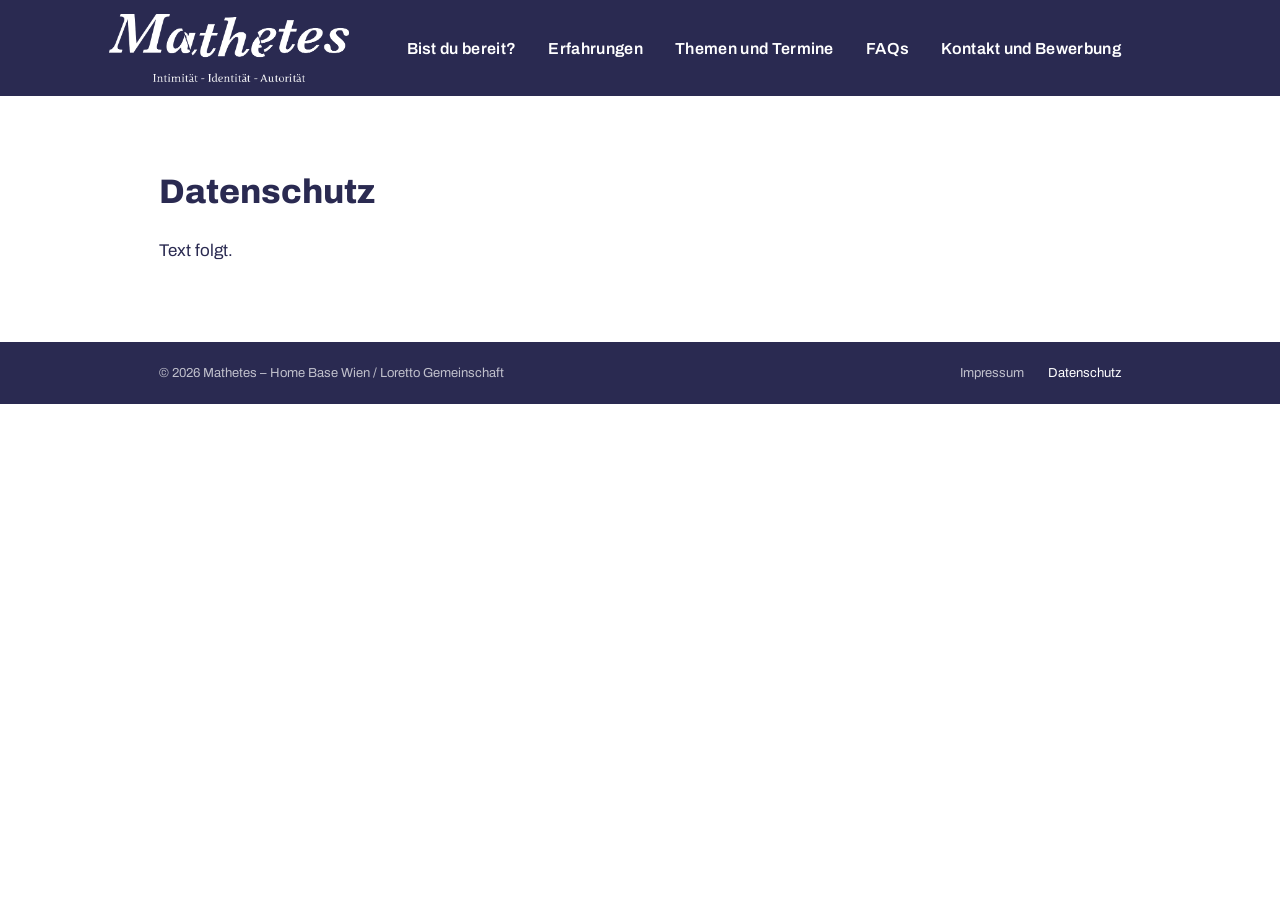
==== datenschutz.html @ 4aa3ad7c "Add Impressum and Datenschutz pages and link them from the footer Pages share the homepage header/fo" ====
<!doctype html>
<html lang="de">
<head>
<meta charset="utf-8">
<meta name="viewport" content="width=device-width, initial-scale=1">
<title>Datenschutz – Mathetes</title>
<meta name="description" content="Datenschutzerklärung der Mathetes-Website – Home Base Wien / Loretto Gemeinschaft.">
<meta name="theme-color" content="#2a2a51">
<link rel="preconnect" href="https://fonts.googleapis.com">
<link rel="preconnect" href="https://fonts.gstatic.com" crossorigin>
<link rel="stylesheet" href="https://fonts.googleapis.com/css2?family=Archivo:wght@400;500;600;700;800;900&display=swap">
<link rel="stylesheet" href="css/styles.css">
<script src="js/main.js" defer></script>
</head>
<body>

<header class="site-header">
  <div class="site-header__inner container">
    <a class="site-header__logo" href="index.html" aria-label="Mathetes – zur Startseite">
      <img src="assets/logo-white.png" alt="Mathetes" width="243" height="72">
    </a>
    <button class="nav-toggle" type="button" aria-expanded="false" aria-controls="site-nav" aria-label="Menü öffnen">
      <span class="nav-toggle__bar"></span>
      <span class="nav-toggle__bar"></span>
      <span class="nav-toggle__bar"></span>
    </button>
    <nav class="site-nav" id="site-nav" aria-label="Hauptnavigation">
      <a href="index.html#bereit">Bist du bereit?</a>
      <a href="index.html#erfahrungen">Erfahrungen</a>
      <a href="index.html#termine">Themen und Termine</a>
      <a href="index.html#faqs">FAQs</a>
      <a href="index.html#kontakt">Kontakt und Bewerbung</a>
    </nav>
  </div>
</header>

<main id="top">

<article class="section section--light legal">
  <div class="container legal__inner">
    <h1 class="section-title">Datenschutz</h1>
    <p class="body-text">Text folgt.</p>
  </div>
</article>

</main>

<footer class="site-footer">
  <div class="site-footer__inner container">
    <p class="site-footer__copy">&copy; 2026 Mathetes – Home Base Wien / Loretto Gemeinschaft</p>
    <nav class="site-footer__links" aria-label="Rechtliches">
      <a href="impressum.html">Impressum</a>
      <a href="datenschutz.html" aria-current="page">Datenschutz</a>
    </nav>
  </div>
</footer>

</body>
</html>
---- css/styles.css ----
/* ==========================================================================
   Mathetes – homepage styles
   Desktop values match the approved 1130px mockup; breakpoints at 960px
   (tablet: nav collapses, columns stack) and 600px (phone).
   ========================================================================== */

:root {
  --navy: #2a2a51;
  --green: #46cbaf;
  --white: #ffffff;
  --page-width: 1130px;
  --gutter: 84px;
  --font: 'Archivo', system-ui, sans-serif;
}

*, *::before, *::after { box-sizing: border-box; }

html { scroll-behavior: smooth; }
@media (prefers-reduced-motion: reduce) {
  html { scroll-behavior: auto; }
}

body {
  margin: 0;
  font-family: var(--font);
  background: var(--white);
  color: var(--navy);
  -webkit-text-size-adjust: 100%;
}

img, svg { display: block; max-width: 100%; }

h1, h2, h3, p, figure, blockquote { margin: 0; }

a { color: var(--white); }
a:hover { color: var(--green); }

:focus-visible { outline: 3px solid var(--green); outline-offset: 3px; }

.container {
  max-width: var(--page-width);
  margin: 0 auto;
  padding-left: var(--gutter);
  padding-right: var(--gutter);
}

.section { padding-top: 76px; padding-bottom: 76px; }
.section--light { background: var(--white); }
.section--dark { background: var(--navy); }

.section-title {
  font-weight: 800;
  font-size: 34px;
  line-height: 1.2;
  color: var(--navy);
  margin: 0 0 24px;
}
.section--dark .section-title { color: var(--white); }

.lead {
  font-weight: 800;
  font-size: 22px;
  line-height: 1.3;
  color: var(--navy);
  margin: 0 0 26px;
}

.body-text {
  font-weight: 400;
  font-size: 17px;
  line-height: 1.7;
  color: var(--navy);
  margin: 0 0 22px;
}
.body-text:last-child { margin-bottom: 0; }

.btn {
  display: inline-block;
  font-weight: 700;
  font-size: 15px;
  letter-spacing: 0.02em;
  text-decoration: none;
  color: var(--white);
  background: var(--navy);
  padding: 14px 30px;
}
.btn:hover { color: var(--white); }
.btn--large { padding: 16px 36px; }

.two-col {
  display: flex;
  gap: 56px;
  align-items: flex-start;
}
.two-col > * { flex: 1 1 0; min-width: 0; }

/* ---------- Header / nav ---------- */

.site-header { background: var(--navy); position: relative; z-index: 10; }

.site-header__inner {
  height: 96px;
  display: flex;
  align-items: center;
  justify-content: space-between;
  padding-left: 32px;
}

.site-header__logo { flex: none; }
.site-header__logo img { height: 72px; width: auto; max-width: none; }

.site-nav {
  display: flex;
  align-items: center;
  justify-content: space-between;
  flex: 1;
  margin-left: 56px;
  gap: 24px;
}

.site-nav a {
  font-weight: 600;
  font-size: 16px;
  letter-spacing: 0.02em;
  text-decoration: none;
  white-space: nowrap;
}

.nav-toggle {
  display: none;
  background: none;
  border: 0;
  padding: 10px;
  margin-right: -10px;
  cursor: pointer;
  color: var(--white);
}
.nav-toggle__bar {
  display: block;
  width: 26px;
  height: 3px;
  background: currentColor;
  border-radius: 2px;
  transition: transform 0.2s, opacity 0.2s;
}
.nav-toggle__bar + .nav-toggle__bar { margin-top: 5px; }
.nav-toggle[aria-expanded="true"] .nav-toggle__bar:nth-child(1) { transform: translateY(8px) rotate(45deg); }
.nav-toggle[aria-expanded="true"] .nav-toggle__bar:nth-child(2) { opacity: 0; }
.nav-toggle[aria-expanded="true"] .nav-toggle__bar:nth-child(3) { transform: translateY(-8px) rotate(-45deg); }

/* ---------- Hero ---------- */

.hero {
  position: relative;
  height: 841px;
  overflow: hidden;
  background: var(--navy) url(../assets/hero-photo.jpg) center / cover no-repeat;
}

.hero::after {
  content: "";
  position: absolute;
  left: 0;
  right: 0;
  bottom: 0;
  height: 64%;
  background: linear-gradient(to top, rgba(30,30,66,0.92) 0%, rgba(30,30,66,0.58) 48%, rgba(30,30,66,0) 100%);
  pointer-events: none;
}

.hero__inner { position: relative; z-index: 1; height: 100%; }

.hero__badge {
  position: absolute;
  top: 32px;
  right: 32px;
  width: 120px;
  height: auto;
}

.hero__title {
  position: absolute;
  left: var(--gutter);
  right: var(--gutter);
  bottom: 70px;
  font-weight: 800;
  font-size: 66px;
  line-height: 1.14;
  color: var(--white);
  letter-spacing: -0.01em;
  text-shadow: 0 6px 28px rgba(0,0,0,0.4);
}

.swash { position: relative; display: inline-block; }
.swash svg {
  position: absolute;
  left: -8%;
  width: 116%;
  max-width: none;
  bottom: -0.1em;
  height: 0.62em;
  pointer-events: none;
}
.swash span { position: relative; }

/* ---------- Intro band (turquoise stripe under the hero) ---------- */

.intro-band {
  background: var(--green);
  color: var(--navy);
  padding-top: 30px;
  padding-bottom: 32px;
}

.intro-band__text {
  font-weight: 500;
  font-size: 18px;
  line-height: 1.55;
}

/* ---------- Photo strip ---------- */

.photo-strip { position: relative; background: var(--white); padding: 24px 0; }

.photo-strip__track {
  display: flex;
  gap: 12px;
  overflow-x: auto;
  scroll-snap-type: x proximity;
  -webkit-overflow-scrolling: touch;
}

.photo-strip__track img {
  flex: 0 0 320px;
  width: 320px;
  height: 240px;
  object-fit: cover;
  scroll-snap-align: start;
}

/* Auto-scrolling marquee, switched on by main.js (not with reduced motion).
   The images are duplicated, so sliding the track by -50% loops seamlessly;
   padding-right matches the gap so both halves are exactly equal. */
.photo-strip.is-animated { overflow: hidden; }

.photo-strip.is-animated .photo-strip__track {
  width: max-content;
  overflow: visible;
  padding-right: 12px;
  animation: photo-marquee 70s linear infinite;
}

.photo-strip.is-animated:hover .photo-strip__track,
.photo-strip.is-animated:focus-within .photo-strip__track,
.photo-strip.is-paused .photo-strip__track {
  animation-play-state: paused;
}

@keyframes photo-marquee {
  to { transform: translateX(-50%); }
}

.photo-strip__pause {
  position: absolute;
  right: 16px;
  bottom: 36px;
  width: 36px;
  height: 36px;
  border: 2px solid var(--white);
  border-radius: 50%;
  background: rgba(42,42,81,0.6);
  cursor: pointer;
  padding: 0;
}
.photo-strip__pause:hover { background: var(--navy); }

/* Pause icon (two bars); becomes a play triangle while paused */
.photo-strip__pause-icon {
  display: block;
  width: 10px;
  height: 12px;
  margin: 0 auto;
  border-left: 3px solid var(--white);
  border-right: 3px solid var(--white);
}
.photo-strip__pause[aria-pressed="true"] .photo-strip__pause-icon {
  width: 0;
  height: 0;
  margin-left: 13px;
  border-top: 7px solid transparent;
  border-bottom: 7px solid transparent;
  border-left: 11px solid var(--white);
  border-right: 0;
}

/* ---------- Intro ---------- */

.intro .section-title { margin-bottom: 24px; }
.intro__illustration { width: 100%; height: auto; margin: 0 0 28px; }

/* ---------- Testimonials ---------- */

.testimonials { padding-top: 72px; padding-bottom: 96px; }

.testimonials__grid {
  display: grid;
  grid-template-columns: repeat(2, minmax(0, 457px));
  justify-content: space-between;
  align-items: start;
  padding-bottom: 30px;
}

/* Staggered offsets from the mockup */
.testimonials__grid > :nth-child(1) { margin-top: 6px; }
.testimonials__grid > :nth-child(2) { margin-top: 20px; }
.testimonials__grid > :nth-child(3) { margin-top: 34px; }
.testimonials__grid > :nth-child(4) { margin-top: 20px; }
.testimonials__grid > :nth-child(5) { margin-top: 36px; }
.testimonials__grid > :nth-child(6) { margin-top: 30px; }

/* Speech bubble, built on the mockup's 620×430 drawing: the body is a
   bordered box (grows taller if a quote needs more room) and the tail is a
   fixed-shape SVG hung below it. All sizes scale with the bubble's width. */
.bubble {
  position: relative;
  width: 100%;
  container-type: inline-size;
  padding: 2.58% 2.58% 15.48%;      /* 16 / 96 of 620 */
}

.bubble__content {
  aspect-ratio: 588 / 318;          /* minimum height; grows with content */
  display: flex;
  flex-direction: column;
  justify-content: center;
  text-align: center;
  padding: 16px 6.5%;
  border: 1.36cqw solid var(--green);          /* 8 of 588 */
  border-radius: 9.18cqw;                      /* 54 of 588 */
}

.bubble__tail {
  position: absolute;
  left: 8.06%;                      /* 50 of 620 */
  top: 100%;
  margin-top: -17.74%;              /* 110 of 620 */
  width: 17.74%;
  height: auto;
  overflow: visible;
}
.bubble__tail rect { fill: var(--navy); }
.bubble__tail path {
  fill: none;
  stroke: var(--green);
  stroke-width: 8;
  stroke-linejoin: round;
  stroke-linecap: round;
}

.bubble__quote {
  font-weight: 400;
  font-size: 16px;
  line-height: 1.55;
  color: var(--green);
  margin: 0 0 14px;
}

.bubble__author,
.video-bubble__caption {
  font-weight: 400;
  font-style: italic;
  font-size: 13px;
  color: var(--green);
  opacity: 0.85;
}

.video-bubble {
  position: relative;
  width: 340px;
  max-width: 100%;
  justify-self: start;
  margin-left: 58px;
}

.video-bubble__frame {
  position: absolute;
  left: 9%;
  right: 9%;
  top: 6%;
  height: 76%;
  overflow: hidden;
  border-radius: 14px;
}

.video-bubble__frame img { width: 100%; height: 100%; object-fit: cover; }

.play-icon {
  position: absolute;
  top: 50%;
  left: 50%;
  width: 62px;
  height: 62px;
  margin: -31px 0 0 -31px;
  border-radius: 50%;
  background: rgba(42,42,81,0.5);
  border: 3px solid var(--white);
}
.play-icon::after {
  content: "";
  position: absolute;
  top: 50%;
  left: 50%;
  margin: -11px 0 0 -7px;
  border-top: 11px solid transparent;
  border-bottom: 11px solid transparent;
  border-left: 18px solid var(--white);
}

.video-bubble__caption { margin: 10px 0 0; text-align: center; }

/* ---------- Themen und Termine ---------- */

.schedule .section-title { margin-bottom: 40px; }

.info-box {
  margin-top: 28px;
  padding: 22px 24px;
  background: rgba(70,203,175,0.1);
  border-left: 3px solid var(--green);
  font-weight: 600;
  font-size: 15px;
  line-height: 1.8;
  color: var(--navy);
}

.dates__heading {
  font-weight: 700;
  font-size: 13px;
  letter-spacing: 0.05em;
  text-transform: uppercase;
  color: var(--navy);
  opacity: 0.6;
  margin: 0 0 14px;
}

.dates { list-style: none; margin: 0; padding: 0; }

.dates li {
  display: flex;
  align-items: baseline;
  gap: 12px;
  padding: 9px 0;
  border-bottom: 1px solid rgba(42,42,81,0.12);
  font-size: 15px;
  color: var(--navy);
}

.dates__num { font-weight: 700; color: var(--green); width: 34px; flex-shrink: 0; }
.dates__day { font-weight: 500; flex: 1; }
.dates__time { font-weight: 400; font-size: 13px; opacity: 0.65; flex-shrink: 0; }

/* ---------- FAQ ---------- */

.faq { border-top: 1px solid rgba(255,255,255,0.18); }
.faq__item { border-bottom: 1px solid rgba(255,255,255,0.18); }
.faq__item h3 { margin: 0; font: inherit; }

.faq__toggle {
  width: 100%;
  text-align: left;
  background: none;
  border: none;
  padding: 22px 0;
  display: flex;
  align-items: center;
  justify-content: space-between;
  gap: 20px;
  cursor: pointer;
  font-family: var(--font);
  font-weight: 700;
  font-size: 17px;
  color: var(--white);
}

.faq__icon {
  font-size: 22px;
  font-weight: 400;
  color: var(--green);
  flex-shrink: 0;
  line-height: 1;
}

.faq__answer {
  margin: 0 0 24px;
  padding: 20px 24px;
  background: var(--white);
  font-weight: 400;
  font-size: 15px;
  line-height: 1.75;
  color: var(--navy);
  max-width: 760px;
}

/* ---------- Kontakt CTA ---------- */

.cta {
  background: var(--green);
  padding-top: 96px;
  padding-bottom: 96px;
  text-align: center;
}

.cta__inner { max-width: 720px; margin: 0 auto; }

.cta__title {
  font-weight: 800;
  font-size: 32px;
  line-height: 1.3;
  color: var(--navy);
  margin: 0 0 20px;
}

.cta__text {
  font-weight: 400;
  font-size: 17px;
  line-height: 1.6;
  color: var(--navy);
  margin: 0 0 36px;
}

/* ---------- Kernteam ---------- */

/* Figures deliberately overhang their columns (see below); clip the
   transparent overhang so it can't cause sideways scrolling on phones. */
.team { overflow-x: clip; }
.team .section-title { text-align: center; margin-bottom: 48px; }

.team__grid {
  display: grid;
  grid-template-columns: repeat(4, minmax(0, 1fr));
  gap: 40px 24px;
}

/* The blob artwork has lots of transparent margin, so the 300px figure is
   allowed to be wider than its column and is centred over the name. */
.team-member {
  display: flex;
  flex-direction: column;
  align-items: center;
  text-align: center;
}

.team-member__figure {
  position: relative;
  flex: none;
  width: min(300px, 135%);
  aspect-ratio: 300 / 252;
  transform: translateX(5%);        /* portrait sits 15px left of centre in the artwork */
}

.team-member__figure svg {
  position: absolute;
  inset: 0;
  width: 100%;
  height: 100%;
  max-width: none;
}

.team-member__figure img {
  position: absolute;
  left: 13.33%;
  top: 13.49%;
  width: 63.33%;
  height: auto;
}
.team-member__figure--marion img { top: 21.03%; width: 55%; }
.team-member__figure--doris img { top: 13.1%; }

.team-member__name {
  font-weight: 700;
  font-size: 16px;
  color: var(--navy);
  margin-top: 20px;
}

/* ---------- Legal pages (Impressum, Datenschutz) ---------- */

.legal__inner > * { max-width: 760px; }

.legal h2 {
  font-weight: 800;
  font-size: 22px;
  line-height: 1.3;
  color: var(--navy);
  margin: 40px 0 14px;
}

.legal h3 {
  font-weight: 700;
  font-size: 18px;
  line-height: 1.4;
  color: var(--navy);
  margin: 28px 0 10px;
}

.legal ul {
  margin: 0 0 22px;
  padding-left: 1.2em;
  font-size: 17px;
  line-height: 1.7;
}

.legal a { color: var(--navy); text-decoration-color: var(--green); text-underline-offset: 3px; }
.legal a:hover { color: var(--green); }

.site-footer a[aria-current="page"] { opacity: 1; }

/* ---------- Footer ---------- */

.site-footer { background: var(--navy); }

.site-footer__inner {
  padding-top: 24px;
  padding-bottom: 24px;
  display: flex;
  align-items: center;
  justify-content: space-between;
  gap: 16px 24px;
  font-size: 13px;
}

.site-footer__copy,
.site-footer a {
  font-weight: 400;
  color: var(--white);
  opacity: 0.7;
  text-decoration: none;
}
.site-footer a:hover { color: var(--white); opacity: 1; }

.site-footer__links { display: flex; gap: 24px; }

/* ==========================================================================
   Narrow desktop: tighten the header so the full nav still fits beside
   the logo without squashing it
   ========================================================================== */

@media (max-width: 1100px) {
  .site-header__inner { padding-right: 32px; }
  .site-header__logo img { height: 60px; }
  .site-nav { margin-left: 32px; gap: 16px; }
  .site-nav a { font-size: 15px; }
}

/* ==========================================================================
   Tablet
   ========================================================================== */

@media (max-width: 960px) {
  :root { --gutter: 40px; }

  .site-header__inner { padding-left: 24px; padding-right: var(--gutter); height: 80px; }
  .site-header__logo img { height: 58px; }

  .nav-toggle { display: block; }

  .site-nav {
    display: none;
    position: absolute;
    top: 100%;
    left: 0;
    right: 0;
    margin: 0;
    flex-direction: column;
    align-items: stretch;
    gap: 0;
    background: var(--navy);
    border-top: 1px solid rgba(255,255,255,0.12);
    padding: 8px var(--gutter) 20px;
    box-shadow: 0 12px 24px rgba(0,0,0,0.25);
  }
  .site-nav.is-open { display: flex; }
  .site-nav a { padding: 14px 0; font-size: 17px; }
  .site-nav a + a { border-top: 1px solid rgba(255,255,255,0.1); }

  .hero { height: 620px; }
  .hero__badge { width: 96px; top: 24px; right: 24px; }
  .hero__title { font-size: 52px; bottom: 56px; }

  .intro-band__break { display: none; }

  .two-col { flex-direction: column; gap: 48px; }
  .two-col > * { flex: none; width: 100%; }

  .testimonials__grid {
    grid-template-columns: minmax(0, 457px);
    justify-content: center;
    row-gap: 32px;
    padding-bottom: 0;
  }
  .testimonials__grid > :nth-child(n) { margin-top: 0; }
  .video-bubble { justify-self: center; margin-left: 0; }

  .team__grid { grid-template-columns: repeat(2, minmax(0, 1fr)); }
}

/* ==========================================================================
   Phone
   ========================================================================== */

@media (max-width: 600px) {
  :root { --gutter: 20px; }

  .site-header__inner { padding-left: var(--gutter); height: 72px; }
  .site-header__logo img { height: 50px; }

  .section { padding-top: 56px; padding-bottom: 56px; }
  .testimonials { padding-top: 56px; padding-bottom: 64px; }
  .cta { padding-top: 64px; padding-bottom: 64px; }

  .hero { height: 520px; }
  .hero__badge { width: 76px; top: 16px; right: 16px; }
  .hero__title { font-size: 38px; bottom: 40px; }

  .photo-strip { padding: 16px 0; }
  .photo-strip__track { gap: 8px; }
  .photo-strip__track img { flex-basis: 260px; width: 260px; height: 195px; }
  .photo-strip.is-animated .photo-strip__track { padding-right: 8px; animation-duration: 55s; }
  .photo-strip__pause { right: 12px; bottom: 26px; }

  .intro-band { padding-top: 24px; padding-bottom: 26px; }
  .intro-band__text { font-size: 16px; }

  .faq__answer { padding: 16px 18px; }

  .legal h2 { font-size: 20px; margin-top: 32px; }
  .legal ul { font-size: 16px; }

  .section-title { font-size: 28px; }
  .lead { font-size: 19px; }
  .body-text { font-size: 16px; }
  .cta__title { font-size: 25px; }
  .cta__text { font-size: 16px; }

  .bubble__quote { font-size: 15px; }

  .faq__toggle { font-size: 16px; padding: 18px 0; }

  .team__grid { gap: 32px 16px; }
  .team-member__name { font-size: 15px; margin-top: 12px; }

  .site-footer__inner { flex-direction: column; align-items: flex-start; }
}
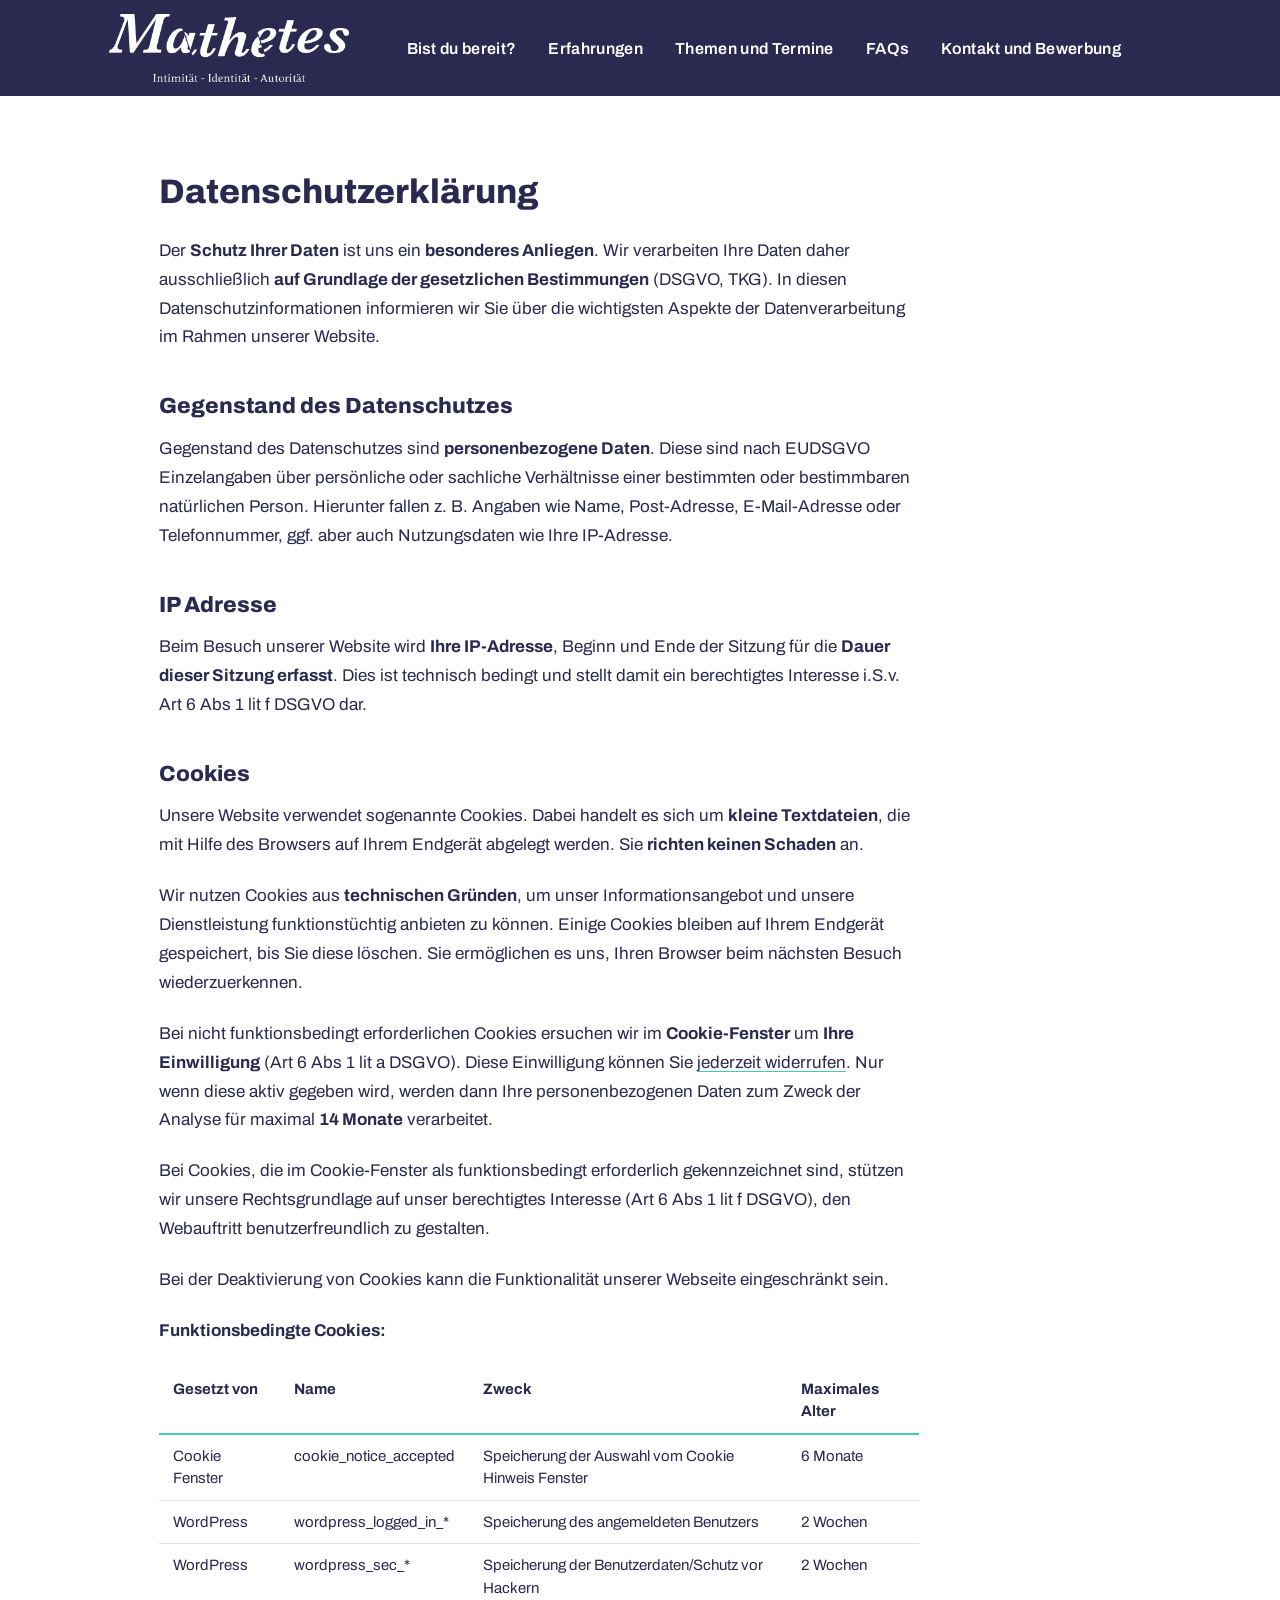
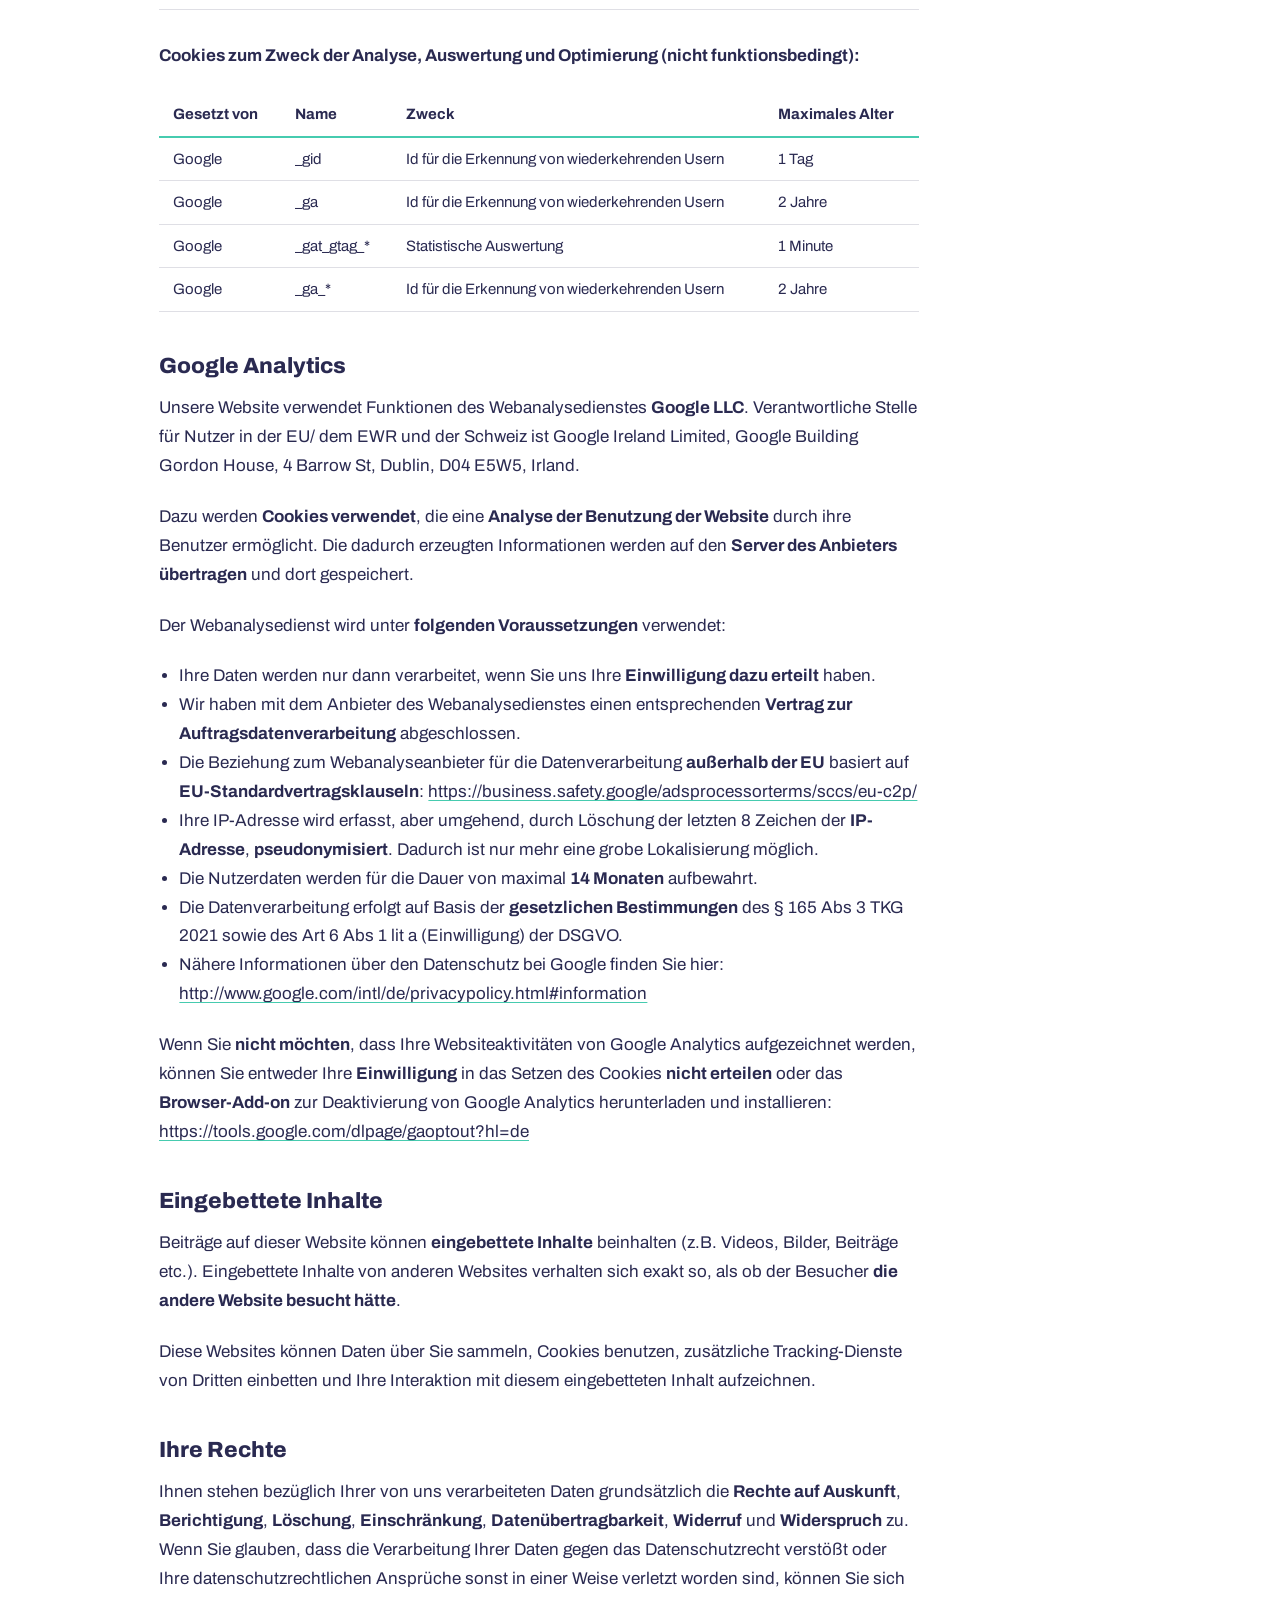
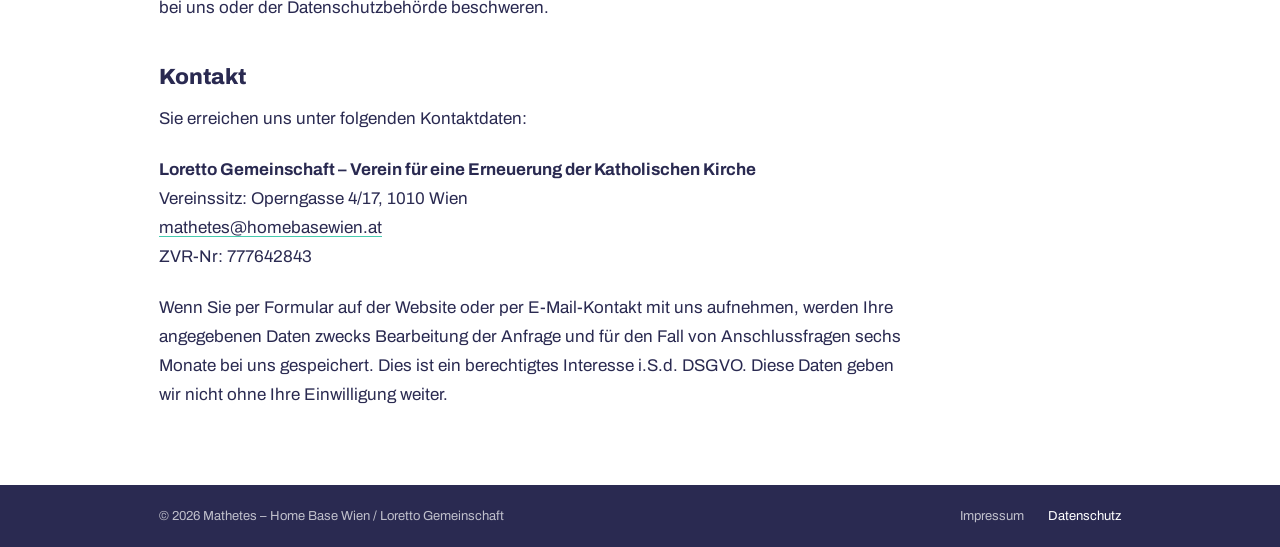
==== commit 44f6b3c9: "Fill Impressum and Datenschutz with the loretto.at text Copied verbatim from loretto.at/impressum an" ====
--- a/datenschutz.html
+++ b/datenschutz.html
@@ -38,8 +38,109 @@
 
 <article class="section section--light legal">
   <div class="container legal__inner">
-    <h1 class="section-title">Datenschutz</h1>
-    <p class="body-text">Text folgt.</p>
+    <h1 class="section-title">Datenschutzerklärung</h1>
+    <p class="body-text">Der <strong>Schutz Ihrer Daten</strong> ist uns ein <strong>besonderes Anliegen</strong>. Wir verarbeiten Ihre Daten daher ausschließlich <strong>auf Grundlage der gesetzlichen Bestimmungen</strong> (DSGVO, TKG). In diesen Datenschutzinformationen informieren wir Sie über die wichtigsten Aspekte der Datenverarbeitung im Rahmen unserer Website.</p>
+    <h2>Gegenstand des Datenschutzes</h2>
+    <p class="body-text">Gegenstand des Datenschutzes sind <strong>personenbezogene Daten</strong>. Diese sind nach EUDSGVO Einzelangaben über persönliche oder sachliche Verhältnisse einer bestimmten oder bestimmbaren natürlichen Person. Hierunter fallen z. B. Angaben wie Name, Post-Adresse, E-Mail-Adresse oder Telefonnummer, ggf. aber auch Nutzungsdaten wie Ihre IP-Adresse.</p>
+    <h2>IP Adresse</h2>
+    <p class="body-text">Beim Besuch unserer Website wird <strong>Ihre IP-Adresse</strong>, Beginn und Ende der Sitzung für die <strong>Dauer dieser Sitzung erfasst</strong>. Dies ist technisch bedingt und stellt damit ein berechtigtes Interesse i.S.v. Art 6 Abs 1 lit f DSGVO dar.</p>
+    <h2>Cookies</h2>
+    <p class="body-text">Unsere Website verwendet sogenannte Cookies. Dabei handelt es sich um <strong>kleine Textdateien</strong>, die mit Hilfe des Browsers auf Ihrem Endgerät abgelegt werden. Sie <strong>richten keinen Schaden</strong> an.</p>
+    <p class="body-text">Wir nutzen Cookies aus <strong>technischen Gründen</strong>, um unser Informationsangebot und unsere Dienstleistung funktionstüchtig anbieten zu können. Einige Cookies bleiben auf Ihrem Endgerät gespeichert, bis Sie diese löschen. Sie ermöglichen es uns, Ihren Browser beim nächsten Besuch wiederzuerkennen.</p>
+    <p class="body-text">Bei nicht funktionsbedingt erforderlichen Cookies ersuchen wir im <strong>Cookie-Fenster</strong> um <strong>Ihre Einwilligung</strong> (Art 6 Abs 1 lit a DSGVO). Diese Einwilligung können Sie <a href="https://loretto.at/cookie-richtlinie-eu/#cmplz-cookies-overview">jederzeit widerrufen</a>. Nur wenn diese aktiv gegeben wird, werden dann Ihre personenbezogenen Daten zum Zweck der Analyse für maximal <strong>14 Monate</strong> verarbeitet.</p>
+    <p class="body-text">Bei Cookies, die im Cookie-Fenster als funktionsbedingt erforderlich gekennzeichnet sind, stützen wir unsere Rechtsgrundlage auf unser berechtigtes Interesse (Art 6 Abs 1 lit f DSGVO), den Webauftritt benutzerfreundlich zu gestalten.</p>
+    <p class="body-text">Bei der Deaktivierung von Cookies kann die Funktionalität unserer Webseite eingeschränkt sein.</p>
+    <p class="body-text"><strong>Funktionsbedingte Cookies:</strong></p>
+    <div class="legal__table"><table>
+    <thead>
+    <tr>
+    <th scope="col">Gesetzt von</th>
+    <th scope="col">Name</th>
+    <th scope="col">Zweck</th>
+    <th scope="col">Maximales Alter</th>
+    </tr>
+    </thead>
+    <tbody>
+    <tr>
+    <td>Cookie Fenster</td>
+    <td>cookie_notice_accepted</td>
+    <td>Speicherung der Auswahl vom Cookie Hinweis Fenster</td>
+    <td>6 Monate</td>
+    </tr>
+    <tr>
+    <td>WordPress</td>
+    <td><span>wordpress_logged_in_*</span></td>
+    <td>Speicherung des angemeldeten Benutzers</td>
+    <td>2 Wochen</td>
+    </tr>
+    <tr>
+    <td>WordPress</td>
+    <td><span>wordpress_sec_*</span></td>
+    <td>Speicherung der Benutzerdaten/Schutz vor Hackern</td>
+    <td>2 Wochen</td>
+    </tr>
+    </tbody>
+    </table></div>
+    <p class="body-text"><strong>Cookies zum Zweck der Analyse, Auswertung und Optimierung (nicht funktionsbedingt):</strong></p>
+    <div class="legal__table"><table>
+    <thead>
+    <tr>
+    <th scope="col">Gesetzt von</th>
+    <th scope="col">Name</th>
+    <th scope="col">Zweck</th>
+    <th scope="col">Maximales Alter</th>
+    </tr>
+    </thead>
+    <tbody>
+    <tr>
+    <td>Google</td>
+    <td>_gid</td>
+    <td>Id für die Erkennung von wiederkehrenden Usern</td>
+    <td>1 Tag</td>
+    </tr>
+    <tr>
+    <td>Google</td>
+    <td>_ga</td>
+    <td>Id für die Erkennung von wiederkehrenden Usern</td>
+    <td>2 Jahre</td>
+    </tr>
+    <tr>
+    <td>Google</td>
+    <td>_gat_gtag_*</td>
+    <td>Statistische Auswertung</td>
+    <td>1 Minute</td>
+    </tr>
+    <tr>
+    <td>Google</td>
+    <td>_ga_*</td>
+    <td>Id für die Erkennung von wiederkehrenden Usern</td>
+    <td>2 Jahre</td>
+    </tr>
+    </tbody>
+    </table></div>
+    <h2>Google Analytics</h2>
+    <p class="body-text">Unsere Website verwendet Funktionen des Webanalysedienstes <strong>Google LLC</strong>. Verantwortliche Stelle für Nutzer in der EU/ dem EWR und der Schweiz ist Google Ireland Limited, Google Building Gordon House, 4 Barrow St, Dublin, D04 E5W5, Irland.</p>
+    <p class="body-text">Dazu werden <strong>Cookies verwendet</strong>, die eine <strong>Analyse der Benutzung der Website</strong> durch ihre Benutzer ermöglicht. Die dadurch erzeugten Informationen werden auf den <strong>Server des Anbieters übertragen</strong> und dort gespeichert.</p>
+    <p class="body-text">Der Webanalysedienst wird unter <strong>folgenden Voraussetzungen</strong> verwendet:</p>
+    <ul>
+    <li>Ihre Daten werden nur dann verarbeitet, wenn Sie uns Ihre <strong>Einwilligung dazu erteilt</strong> haben.</li>
+    <li>Wir haben mit dem Anbieter des Webanalysedienstes einen entsprechenden <strong>Vertrag zur Auftragsdatenverarbeitung</strong> abgeschlossen.</li>
+    <li>Die Beziehung zum Webanalyseanbieter für die Datenverarbeitung <strong>außerhalb der EU</strong> basiert auf <strong>EU-Standardvertragsklauseln</strong>: <a href="https://business.safety.google/adsprocessorterms/sccs/eu-c2p/" target="_blank" rel="noopener">https://business.safety.google/adsprocessorterms/sccs/eu-c2p/</a></li>
+    <li>Ihre IP-Adresse wird erfasst, aber umgehend, durch Löschung der letzten 8 Zeichen der <strong>IP-Adresse</strong>, <strong>pseudonymisiert</strong>. Dadurch ist nur mehr eine grobe Lokalisierung möglich.</li>
+    <li>Die Nutzerdaten werden für die Dauer von maximal <strong>14 Monaten</strong> aufbewahrt.</li>
+    <li>Die Datenverarbeitung erfolgt auf Basis der <strong>gesetzlichen Bestimmungen</strong> des § 165 Abs 3 TKG 2021 sowie des Art 6 Abs 1 lit a (Einwilligung) der DSGVO.</li>
+    <li>Nähere Informationen über den Datenschutz bei Google finden Sie hier: <a href="http://www.google.com/intl/de/privacypolicy.html#information" target="_blank" rel="noopener">http://www.google.com/intl/de/privacypolicy.html#information</a></li>
+    </ul>
+    <p class="body-text">Wenn Sie <strong>nicht möchten</strong>, dass Ihre Websiteaktivitäten von Google Analytics aufgezeichnet werden, können Sie entweder Ihre <strong>Einwilligung</strong> in das Setzen des Cookies <strong>nicht erteilen</strong> oder das <strong>Browser-Add-on</strong> zur Deaktivierung von Google Analytics herunterladen und installieren:<br /><a href="https://tools.google.com/dlpage/gaoptout?hl=de" target="_blank" rel="noopener">https://tools.google.com/dlpage/gaoptout?hl=de</a></p>
+    <h2>Eingebettete Inhalte</h2>
+    <p class="body-text">Beiträge auf dieser Website können <strong>eingebettete Inhalte</strong> beinhalten (z.B. Videos, Bilder, Beiträge etc.). Eingebettete Inhalte von anderen Websites verhalten sich exakt so, als ob der Besucher <strong>die andere Website besucht hätte</strong>.</p>
+    <p class="body-text">Diese Websites können Daten über Sie sammeln, Cookies benutzen, zusätzliche Tracking-Dienste von Dritten einbetten und Ihre Interaktion mit diesem eingebetteten Inhalt aufzeichnen.</p>
+    <h2>Ihre Rechte</h2>
+    <p class="body-text">Ihnen stehen bezüglich Ihrer von uns verarbeiteten Daten grundsätzlich die <strong>Rechte auf Auskunft</strong>, <strong>Berichtigung</strong>, <strong>Löschung</strong>, <strong>Einschränkung</strong>, <strong>Datenübertragbarkeit</strong>, <strong>Widerruf</strong> und <strong>Widerspruch</strong> zu. Wenn Sie glauben, dass die Verarbeitung Ihrer Daten gegen das Datenschutzrecht verstößt oder Ihre datenschutzrechtlichen Ansprüche sonst in einer Weise verletzt worden sind, können Sie sich bei uns oder der Datenschutzbehörde beschweren.</p>
+    <h2>Kontakt</h2>
+    <p class="body-text">Sie erreichen uns unter folgenden Kontaktdaten:</p>
+    <p class="body-text"><strong>Loretto Gemeinschaft – Verein für eine Erneuerung der Katholischen Kirche<br /></strong>Vereinssitz: Operngasse 4/17, 1010 Wien<br /><a href="mailto:mathetes@homebasewien.at">mathetes@homebasewien.at</a><br />ZVR-Nr: 777642843</p>
+    <p class="body-text">Wenn Sie per Formular auf der Website oder per E-Mail-Kontakt mit uns aufnehmen, werden Ihre angegebenen Daten zwecks Bearbeitung der Anfrage und für den Fall von Anschlussfragen sechs Monate bei uns gespeichert. Dies ist ein berechtigtes Interesse i.S.d. DSGVO. Diese Daten geben wir nicht ohne Ihre Einwilligung weiter.</p>
   </div>
 </article>
 
--- a/css/styles.css
+++ b/css/styles.css
@@ -610,7 +610,23 @@
   line-height: 1.7;
 }
 
-.legal a { color: var(--navy); text-decoration-color: var(--green); text-underline-offset: 3px; }
+.legal__table { overflow-x: auto; margin: 0 0 32px; }
+.legal table {
+  width: 100%;
+  border-collapse: collapse;
+  font-size: 15px;
+  line-height: 1.5;
+}
+.legal th,
+.legal td {
+  text-align: left;
+  vertical-align: top;
+  padding: 10px 14px;
+  border-bottom: 1px solid rgba(42,42,81,0.15);
+}
+.legal th { font-weight: 700; border-bottom: 2px solid var(--green); }
+
+.legal a { color: var(--navy); text-decoration-color: var(--green); text-underline-offset: 3px; overflow-wrap: anywhere; }
 .legal a:hover { color: var(--green); }
 
 .site-footer a[aria-current="page"] { opacity: 1; }
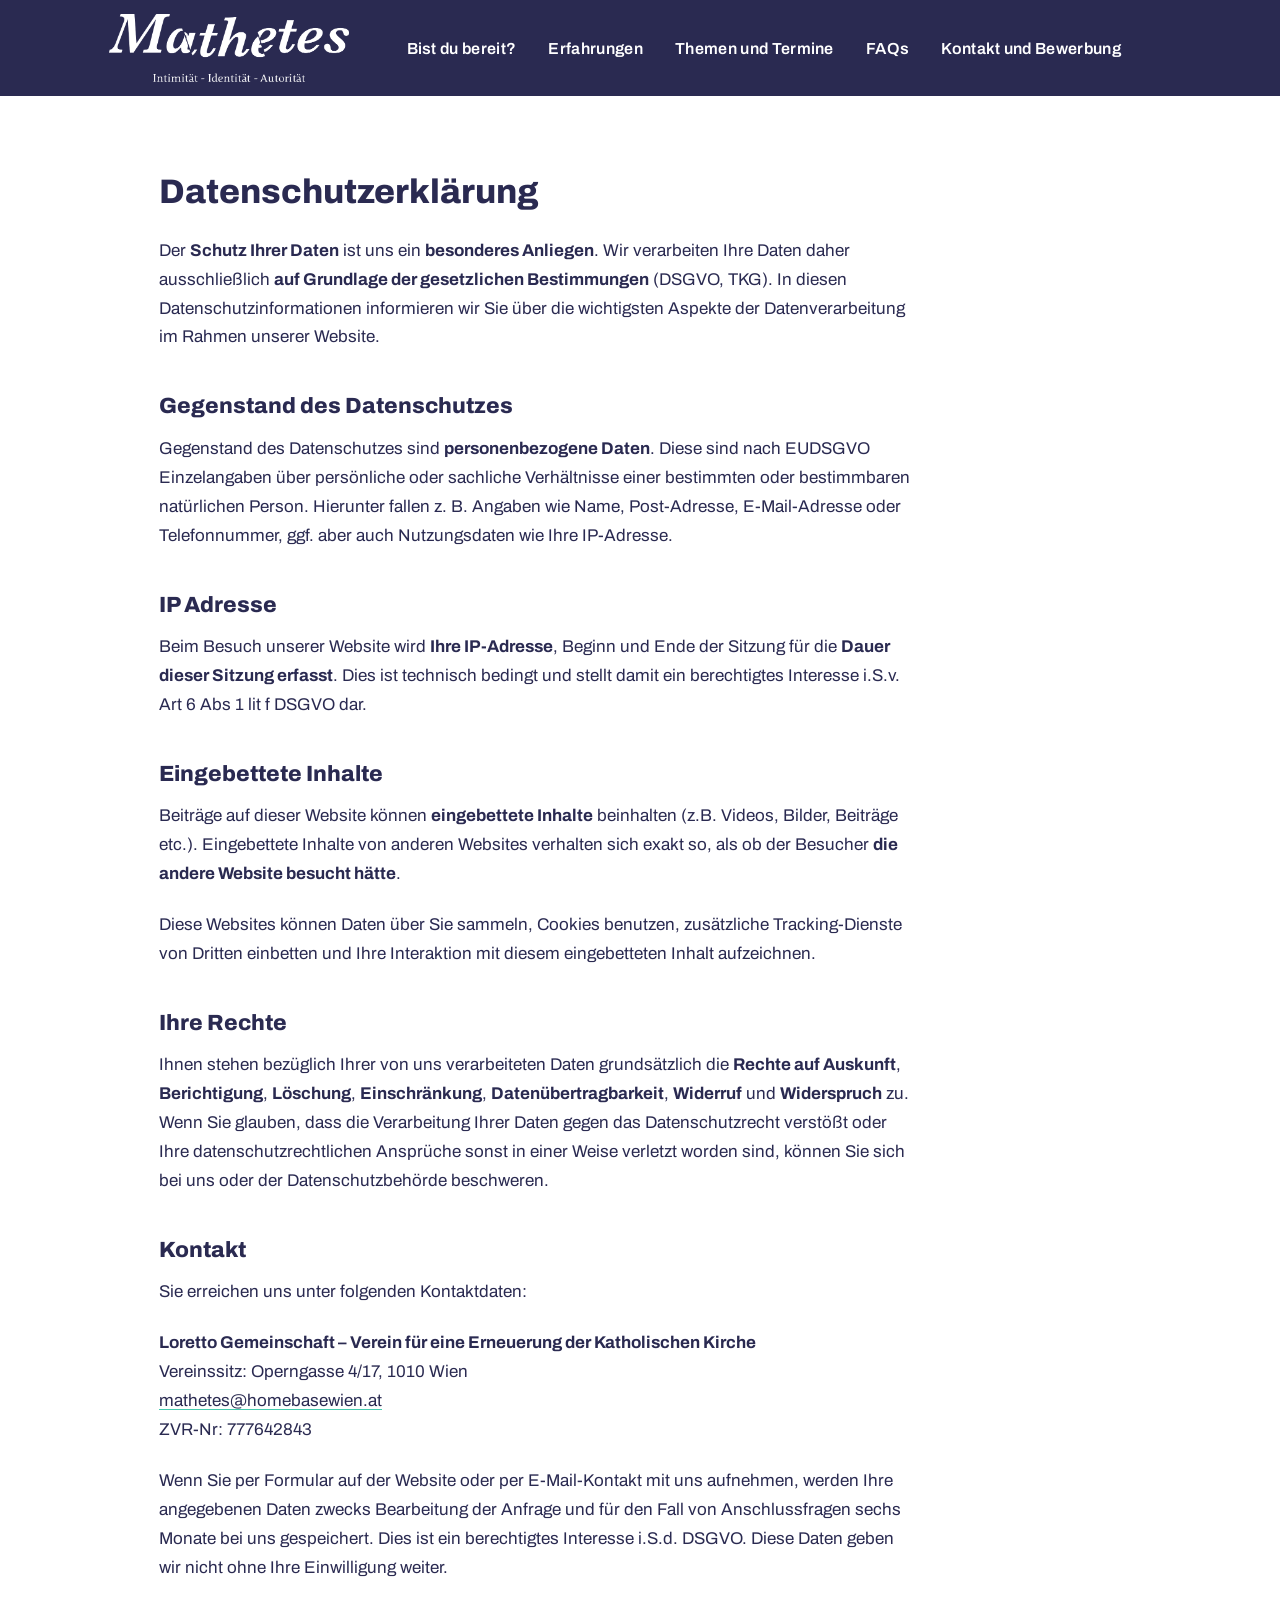
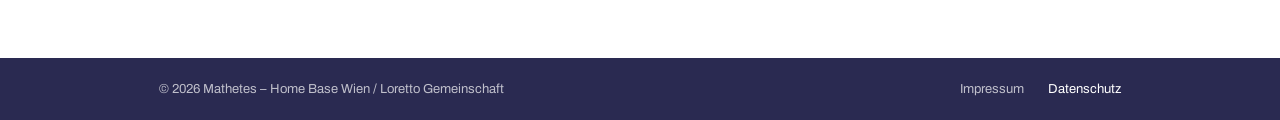
==== commit 164c4cd6: "Datenschutz: drop the cookie and Google Analytics sections The Mathetes site sets no cookies and use" ====
--- a/datenschutz.html
+++ b/datenschutz.html
@@ -44,94 +44,6 @@
     <p class="body-text">Gegenstand des Datenschutzes sind <strong>personenbezogene Daten</strong>. Diese sind nach EUDSGVO Einzelangaben über persönliche oder sachliche Verhältnisse einer bestimmten oder bestimmbaren natürlichen Person. Hierunter fallen z. B. Angaben wie Name, Post-Adresse, E-Mail-Adresse oder Telefonnummer, ggf. aber auch Nutzungsdaten wie Ihre IP-Adresse.</p>
     <h2>IP Adresse</h2>
     <p class="body-text">Beim Besuch unserer Website wird <strong>Ihre IP-Adresse</strong>, Beginn und Ende der Sitzung für die <strong>Dauer dieser Sitzung erfasst</strong>. Dies ist technisch bedingt und stellt damit ein berechtigtes Interesse i.S.v. Art 6 Abs 1 lit f DSGVO dar.</p>
-    <h2>Cookies</h2>
-    <p class="body-text">Unsere Website verwendet sogenannte Cookies. Dabei handelt es sich um <strong>kleine Textdateien</strong>, die mit Hilfe des Browsers auf Ihrem Endgerät abgelegt werden. Sie <strong>richten keinen Schaden</strong> an.</p>
-    <p class="body-text">Wir nutzen Cookies aus <strong>technischen Gründen</strong>, um unser Informationsangebot und unsere Dienstleistung funktionstüchtig anbieten zu können. Einige Cookies bleiben auf Ihrem Endgerät gespeichert, bis Sie diese löschen. Sie ermöglichen es uns, Ihren Browser beim nächsten Besuch wiederzuerkennen.</p>
-    <p class="body-text">Bei nicht funktionsbedingt erforderlichen Cookies ersuchen wir im <strong>Cookie-Fenster</strong> um <strong>Ihre Einwilligung</strong> (Art 6 Abs 1 lit a DSGVO). Diese Einwilligung können Sie <a href="https://loretto.at/cookie-richtlinie-eu/#cmplz-cookies-overview">jederzeit widerrufen</a>. Nur wenn diese aktiv gegeben wird, werden dann Ihre personenbezogenen Daten zum Zweck der Analyse für maximal <strong>14 Monate</strong> verarbeitet.</p>
-    <p class="body-text">Bei Cookies, die im Cookie-Fenster als funktionsbedingt erforderlich gekennzeichnet sind, stützen wir unsere Rechtsgrundlage auf unser berechtigtes Interesse (Art 6 Abs 1 lit f DSGVO), den Webauftritt benutzerfreundlich zu gestalten.</p>
-    <p class="body-text">Bei der Deaktivierung von Cookies kann die Funktionalität unserer Webseite eingeschränkt sein.</p>
-    <p class="body-text"><strong>Funktionsbedingte Cookies:</strong></p>
-    <div class="legal__table"><table>
-    <thead>
-    <tr>
-    <th scope="col">Gesetzt von</th>
-    <th scope="col">Name</th>
-    <th scope="col">Zweck</th>
-    <th scope="col">Maximales Alter</th>
-    </tr>
-    </thead>
-    <tbody>
-    <tr>
-    <td>Cookie Fenster</td>
-    <td>cookie_notice_accepted</td>
-    <td>Speicherung der Auswahl vom Cookie Hinweis Fenster</td>
-    <td>6 Monate</td>
-    </tr>
-    <tr>
-    <td>WordPress</td>
-    <td><span>wordpress_logged_in_*</span></td>
-    <td>Speicherung des angemeldeten Benutzers</td>
-    <td>2 Wochen</td>
-    </tr>
-    <tr>
-    <td>WordPress</td>
-    <td><span>wordpress_sec_*</span></td>
-    <td>Speicherung der Benutzerdaten/Schutz vor Hackern</td>
-    <td>2 Wochen</td>
-    </tr>
-    </tbody>
-    </table></div>
-    <p class="body-text"><strong>Cookies zum Zweck der Analyse, Auswertung und Optimierung (nicht funktionsbedingt):</strong></p>
-    <div class="legal__table"><table>
-    <thead>
-    <tr>
-    <th scope="col">Gesetzt von</th>
-    <th scope="col">Name</th>
-    <th scope="col">Zweck</th>
-    <th scope="col">Maximales Alter</th>
-    </tr>
-    </thead>
-    <tbody>
-    <tr>
-    <td>Google</td>
-    <td>_gid</td>
-    <td>Id für die Erkennung von wiederkehrenden Usern</td>
-    <td>1 Tag</td>
-    </tr>
-    <tr>
-    <td>Google</td>
-    <td>_ga</td>
-    <td>Id für die Erkennung von wiederkehrenden Usern</td>
-    <td>2 Jahre</td>
-    </tr>
-    <tr>
-    <td>Google</td>
-    <td>_gat_gtag_*</td>
-    <td>Statistische Auswertung</td>
-    <td>1 Minute</td>
-    </tr>
-    <tr>
-    <td>Google</td>
-    <td>_ga_*</td>
-    <td>Id für die Erkennung von wiederkehrenden Usern</td>
-    <td>2 Jahre</td>
-    </tr>
-    </tbody>
-    </table></div>
-    <h2>Google Analytics</h2>
-    <p class="body-text">Unsere Website verwendet Funktionen des Webanalysedienstes <strong>Google LLC</strong>. Verantwortliche Stelle für Nutzer in der EU/ dem EWR und der Schweiz ist Google Ireland Limited, Google Building Gordon House, 4 Barrow St, Dublin, D04 E5W5, Irland.</p>
-    <p class="body-text">Dazu werden <strong>Cookies verwendet</strong>, die eine <strong>Analyse der Benutzung der Website</strong> durch ihre Benutzer ermöglicht. Die dadurch erzeugten Informationen werden auf den <strong>Server des Anbieters übertragen</strong> und dort gespeichert.</p>
-    <p class="body-text">Der Webanalysedienst wird unter <strong>folgenden Voraussetzungen</strong> verwendet:</p>
-    <ul>
-    <li>Ihre Daten werden nur dann verarbeitet, wenn Sie uns Ihre <strong>Einwilligung dazu erteilt</strong> haben.</li>
-    <li>Wir haben mit dem Anbieter des Webanalysedienstes einen entsprechenden <strong>Vertrag zur Auftragsdatenverarbeitung</strong> abgeschlossen.</li>
-    <li>Die Beziehung zum Webanalyseanbieter für die Datenverarbeitung <strong>außerhalb der EU</strong> basiert auf <strong>EU-Standardvertragsklauseln</strong>: <a href="https://business.safety.google/adsprocessorterms/sccs/eu-c2p/" target="_blank" rel="noopener">https://business.safety.google/adsprocessorterms/sccs/eu-c2p/</a></li>
-    <li>Ihre IP-Adresse wird erfasst, aber umgehend, durch Löschung der letzten 8 Zeichen der <strong>IP-Adresse</strong>, <strong>pseudonymisiert</strong>. Dadurch ist nur mehr eine grobe Lokalisierung möglich.</li>
-    <li>Die Nutzerdaten werden für die Dauer von maximal <strong>14 Monaten</strong> aufbewahrt.</li>
-    <li>Die Datenverarbeitung erfolgt auf Basis der <strong>gesetzlichen Bestimmungen</strong> des § 165 Abs 3 TKG 2021 sowie des Art 6 Abs 1 lit a (Einwilligung) der DSGVO.</li>
-    <li>Nähere Informationen über den Datenschutz bei Google finden Sie hier: <a href="http://www.google.com/intl/de/privacypolicy.html#information" target="_blank" rel="noopener">http://www.google.com/intl/de/privacypolicy.html#information</a></li>
-    </ul>
-    <p class="body-text">Wenn Sie <strong>nicht möchten</strong>, dass Ihre Websiteaktivitäten von Google Analytics aufgezeichnet werden, können Sie entweder Ihre <strong>Einwilligung</strong> in das Setzen des Cookies <strong>nicht erteilen</strong> oder das <strong>Browser-Add-on</strong> zur Deaktivierung von Google Analytics herunterladen und installieren:<br /><a href="https://tools.google.com/dlpage/gaoptout?hl=de" target="_blank" rel="noopener">https://tools.google.com/dlpage/gaoptout?hl=de</a></p>
     <h2>Eingebettete Inhalte</h2>
     <p class="body-text">Beiträge auf dieser Website können <strong>eingebettete Inhalte</strong> beinhalten (z.B. Videos, Bilder, Beiträge etc.). Eingebettete Inhalte von anderen Websites verhalten sich exakt so, als ob der Besucher <strong>die andere Website besucht hätte</strong>.</p>
     <p class="body-text">Diese Websites können Daten über Sie sammeln, Cookies benutzen, zusätzliche Tracking-Dienste von Dritten einbetten und Ihre Interaktion mit diesem eingebetteten Inhalt aufzeichnen.</p>
--- a/css/styles.css
+++ b/css/styles.css
@@ -609,22 +609,6 @@
   font-size: 17px;
   line-height: 1.7;
 }
-
-.legal__table { overflow-x: auto; margin: 0 0 32px; }
-.legal table {
-  width: 100%;
-  border-collapse: collapse;
-  font-size: 15px;
-  line-height: 1.5;
-}
-.legal th,
-.legal td {
-  text-align: left;
-  vertical-align: top;
-  padding: 10px 14px;
-  border-bottom: 1px solid rgba(42,42,81,0.15);
-}
-.legal th { font-weight: 700; border-bottom: 2px solid var(--green); }
 
 .legal a { color: var(--navy); text-decoration-color: var(--green); text-underline-offset: 3px; overflow-wrap: anywhere; }
 .legal a:hover { color: var(--green); }
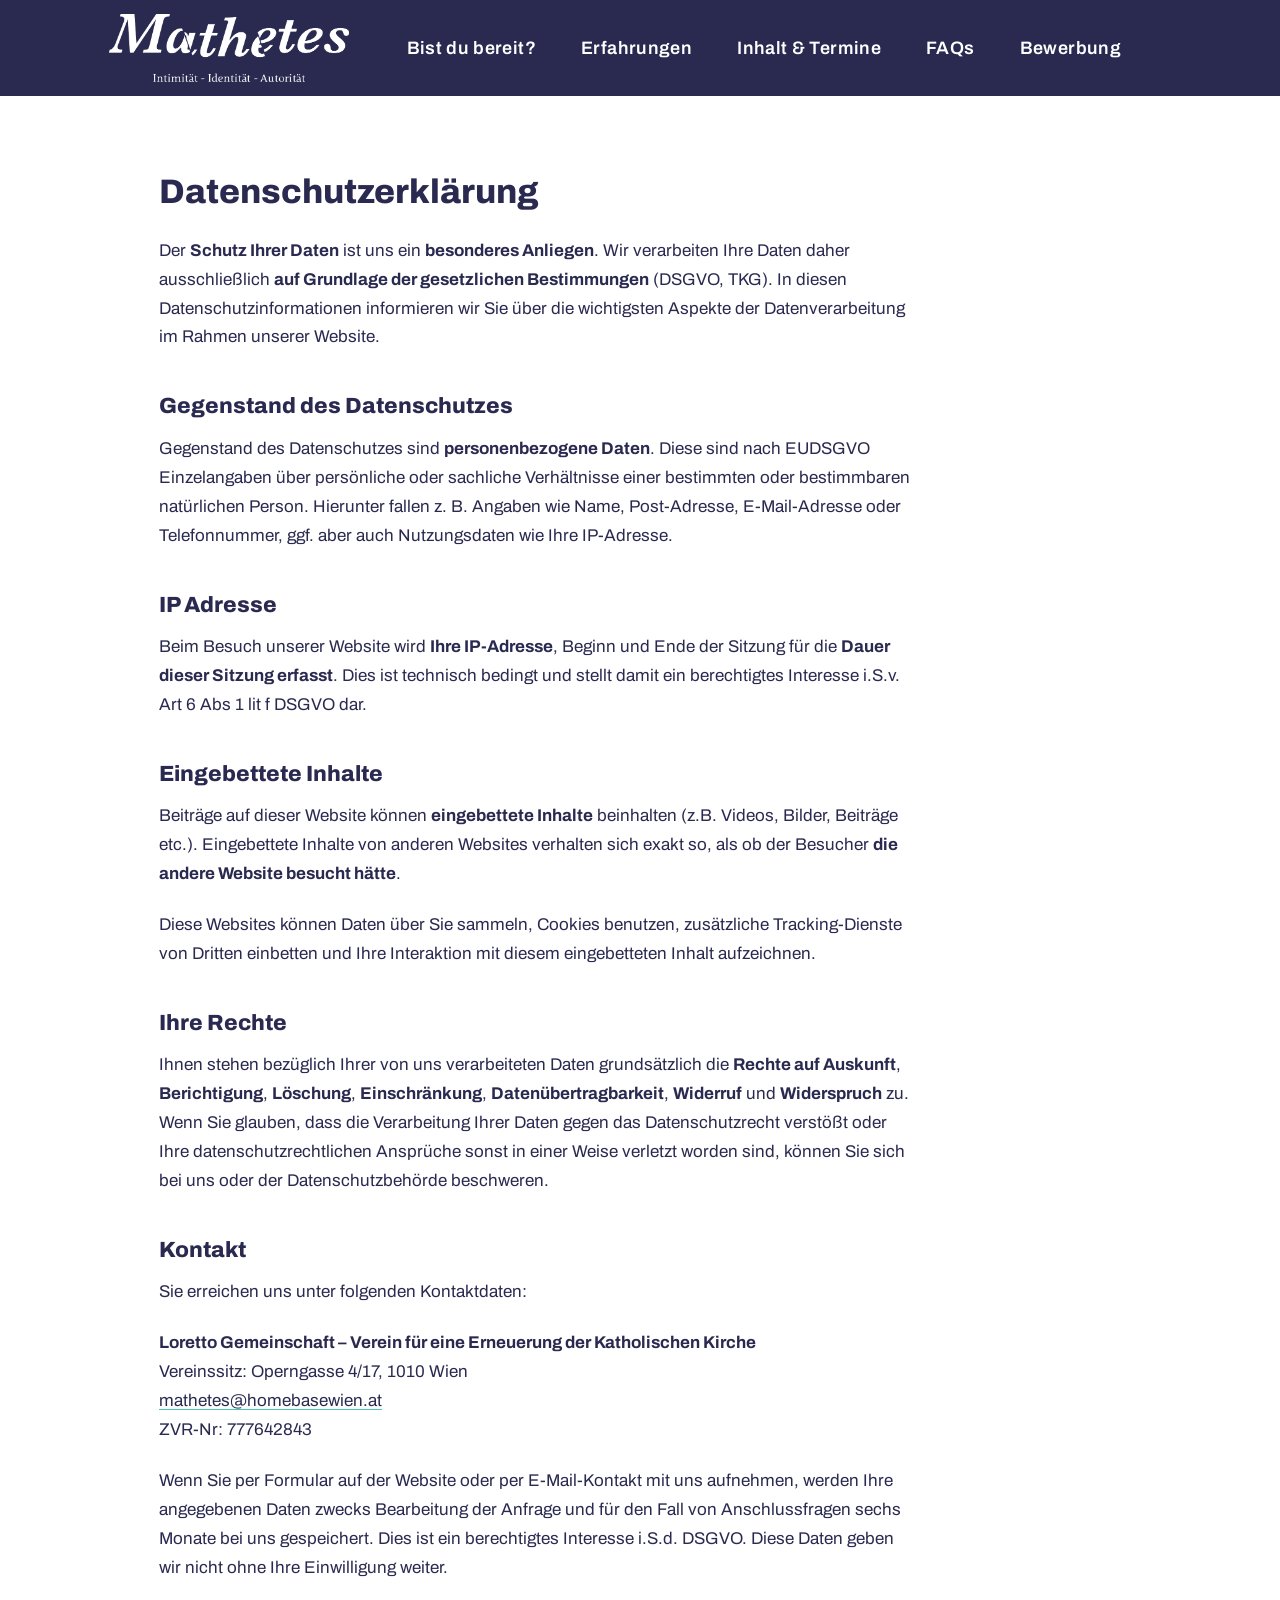
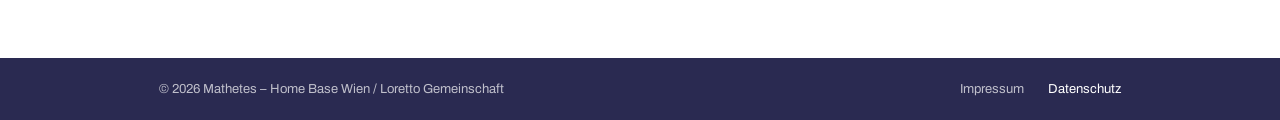
==== commit db1915f6: "Rename menu items and enlarge desktop nav text "Themen und Termine" becomes "Inhalt & Termine" (menu" ====
--- a/datenschutz.html
+++ b/datenschutz.html
@@ -6,9 +6,7 @@
 <title>Datenschutz – Mathetes</title>
 <meta name="description" content="Datenschutzerklärung der Mathetes-Website – Home Base Wien / Loretto Gemeinschaft.">
 <meta name="theme-color" content="#2a2a51">
-<link rel="preconnect" href="https://fonts.googleapis.com">
-<link rel="preconnect" href="https://fonts.gstatic.com" crossorigin>
-<link rel="stylesheet" href="https://fonts.googleapis.com/css2?family=Archivo:wght@400;500;600;700;800;900&display=swap">
+<link rel="preload" href="assets/fonts/archivo-latin.woff2" as="font" type="font/woff2" crossorigin>
 <link rel="stylesheet" href="css/styles.css">
 <script src="js/main.js" defer></script>
 </head>
@@ -27,9 +25,9 @@
     <nav class="site-nav" id="site-nav" aria-label="Hauptnavigation">
       <a href="index.html#bereit">Bist du bereit?</a>
       <a href="index.html#erfahrungen">Erfahrungen</a>
-      <a href="index.html#termine">Themen und Termine</a>
+      <a href="index.html#termine">Inhalt &amp; Termine</a>
       <a href="index.html#faqs">FAQs</a>
-      <a href="index.html#kontakt">Kontakt und Bewerbung</a>
+      <a href="index.html#kontakt">Bewerbung</a>
     </nav>
   </div>
 </header>
--- a/css/styles.css
+++ b/css/styles.css
@@ -3,6 +3,25 @@
    Desktop values match the approved 1130px mockup; breakpoints at 960px
    (tablet: nav collapses, columns stack) and 600px (phone).
    ========================================================================== */
+
+/* Archivo (variable, weights 400–900), self-hosted so no visitor data
+   goes to Google. Files from Google Fonts; licence in assets/fonts/OFL.txt */
+@font-face {
+  font-family: 'Archivo';
+  font-style: normal;
+  font-weight: 400 900;
+  font-display: swap;
+  src: url('../assets/fonts/archivo-latin-ext.woff2') format('woff2');
+  unicode-range: U+0100-02BA, U+02BD-02C5, U+02C7-02CC, U+02CE-02D7, U+02DD-02FF, U+0304, U+0308, U+0329, U+1D00-1DBF, U+1E00-1E9F, U+1EF2-1EFF, U+2020, U+20A0-20AB, U+20AD-20C0, U+2113, U+2C60-2C7F, U+A720-A7FF;
+}
+@font-face {
+  font-family: 'Archivo';
+  font-style: normal;
+  font-weight: 400 900;
+  font-display: swap;
+  src: url('../assets/fonts/archivo-latin.woff2') format('woff2');
+  unicode-range: U+0000-00FF, U+0131, U+0152-0153, U+02BB-02BC, U+02C6, U+02DA, U+02DC, U+0304, U+0308, U+0329, U+2000-206F, U+20AC, U+2122, U+2191, U+2193, U+2212, U+2215, U+FEFF, U+FFFD;
+}
 
 :root {
   --navy: #2a2a51;
@@ -120,7 +139,7 @@
 
 .site-nav a {
   font-weight: 600;
-  font-size: 16px;
+  font-size: 18px;
   letter-spacing: 0.02em;
   text-decoration: none;
   white-space: nowrap;
@@ -250,10 +269,16 @@
   animation: photo-marquee 70s linear infinite;
 }
 
-.photo-strip.is-animated:hover .photo-strip__track,
-.photo-strip.is-animated:focus-within .photo-strip__track,
+/* Hovering the photos pauses them, but only with a real pointer: touch
+   browsers keep :hover stuck after a tap, which would stop it for good. The
+   button sits beside the track, so pressing play doesn't count as hovering. */
 .photo-strip.is-paused .photo-strip__track {
   animation-play-state: paused;
+}
+@media (hover: hover) {
+  .photo-strip.is-animated .photo-strip__track:hover {
+    animation-play-state: paused;
+  }
 }
 
 @keyframes photo-marquee {
@@ -266,32 +291,29 @@
   bottom: 36px;
   width: 36px;
   height: 36px;
-  border: 2px solid var(--white);
-  border-radius: 50%;
-  background: rgba(42,42,81,0.6);
+  border: 0;
+  background: none;
   cursor: pointer;
   padding: 0;
-}
-.photo-strip__pause:hover { background: var(--navy); }
+  -webkit-appearance: none;
+  appearance: none;
+  -webkit-tap-highlight-color: transparent;
+}
+
+/* The circle is drawn in SVG rather than with border-radius: iOS WebKit
+   intermittently loses the rounded clip over the animating strip and paints
+   the translucent background as a rectangle past the circle. */
+.photo-strip__pause svg { display: block; width: 100%; height: 100%; }
+.photo-strip__pause-bg { fill: rgba(42,42,81,0.6); stroke: var(--white); stroke-width: 2; }
+@media (hover: hover) {
+  .photo-strip__pause:hover .photo-strip__pause-bg { fill: var(--navy); }
+}
 
 /* Pause icon (two bars); becomes a play triangle while paused */
-.photo-strip__pause-icon {
-  display: block;
-  width: 10px;
-  height: 12px;
-  margin: 0 auto;
-  border-left: 3px solid var(--white);
-  border-right: 3px solid var(--white);
-}
-.photo-strip__pause[aria-pressed="true"] .photo-strip__pause-icon {
-  width: 0;
-  height: 0;
-  margin-left: 13px;
-  border-top: 7px solid transparent;
-  border-bottom: 7px solid transparent;
-  border-left: 11px solid var(--white);
-  border-right: 0;
-}
+.photo-strip__pause-icon { fill: var(--white); }
+.photo-strip__pause-play,
+.photo-strip__pause[aria-pressed="true"] .photo-strip__pause-bars { display: none; }
+.photo-strip__pause[aria-pressed="true"] .photo-strip__pause-play { display: inline; }
 
 /* ---------- Intro ---------- */
 
@@ -362,11 +384,29 @@
   font-size: 16px;
   line-height: 1.55;
   color: var(--green);
-  margin: 0 0 14px;
-}
-
+  margin: 0;
+}
+
+/* Attribution under the bubble, lined up with the bubble's left edge: the
+   name in white, the role on the line below */
 .bubble__author,
 .video-bubble__caption {
+  margin: 12px 0 0;
+  padding-left: 3%;
+  text-align: left;
+}
+
+.bubble__name {
+  display: block;
+  font-weight: 700;
+  font-size: 18px;
+  line-height: 1.3;
+  color: var(--white);
+}
+
+.bubble__role {
+  display: block;
+  margin-top: 2px;
   font-weight: 400;
   font-style: italic;
   font-size: 13px;
@@ -382,12 +422,15 @@
   margin-left: 58px;
 }
 
+/* Square thumbnail inside the bubble outline (viewBox 620×708). The margin
+   is a % of the width, so it tracks the drawing: 50 / 620 from the top. */
 .video-bubble__frame {
   position: absolute;
+  top: 0;
   left: 9%;
   right: 9%;
-  top: 6%;
-  height: 76%;
+  margin-top: 8.06%;
+  aspect-ratio: 1;
   overflow: hidden;
   border-radius: 14px;
 }
@@ -403,7 +446,8 @@
   margin: -31px 0 0 -31px;
   border-radius: 50%;
   background: rgba(42,42,81,0.5);
-  border: 3px solid var(--white);
+  border: 3px solid var(--green);
+  transition: background-color 0.2s;
 }
 .play-icon::after {
   content: "";
@@ -413,24 +457,146 @@
   margin: -11px 0 0 -7px;
   border-top: 11px solid transparent;
   border-bottom: 11px solid transparent;
-  border-left: 18px solid var(--white);
-}
-
-.video-bubble__caption { margin: 10px 0 0; text-align: center; }
-
-/* ---------- Themen und Termine ---------- */
+  border-left: 18px solid var(--green);
+}
+.video-bubble__frame:hover .play-icon { background: var(--navy); }
+
+/* Video popup: one <dialog> shared by both videos (js/main.js). Close
+   button above the video so it never covers the player's own controls. */
+html:has(.video-modal[open]) { overflow: hidden; }
+
+.video-modal {
+  --video-max-h: 848px;             /* native height of the current files */
+  padding: 0;
+  border: 0;
+  background: transparent;
+  max-width: none;
+  max-height: none;
+  overflow: visible;
+}
+.video-modal[open] {
+  display: flex;
+  flex-direction: column;
+  align-items: flex-end;
+  gap: 12px;
+}
+.video-modal::backdrop { background: rgba(42,42,81,0.85); }
+/* Takes focus on open instead of the ✕ button (js/main.js) */
+.video-modal:focus { outline: none; }
+
+.video-modal__close {
+  position: relative;
+  flex: none;
+  width: 44px;
+  height: 44px;
+  padding: 0;
+  border: 2px solid var(--green);
+  border-radius: 50%;
+  background: transparent;
+  cursor: pointer;
+  transition: background-color 0.2s;
+}
+.video-modal__close::before,
+.video-modal__close::after {
+  content: "";
+  position: absolute;
+  top: 50%;
+  left: 50%;
+  width: 18px;
+  height: 2px;
+  margin: -1px 0 0 -9px;
+  background: var(--green);
+  transform: rotate(45deg);
+}
+.video-modal__close::after { transform: rotate(-45deg); }
+.video-modal__close:hover { background: var(--green); }
+.video-modal__close:hover::before,
+.video-modal__close:hover::after { background: var(--navy); }
+
+/* Never upscale past the file's native size; never crop (burnt-in captions) */
+.video-modal__video {
+  display: block;
+  aspect-ratio: var(--video-aspect, 480 / 848);
+  height: min(var(--video-max-h), calc(88vh - 56px));
+  height: min(var(--video-max-h), calc(88dvh - 56px));
+  width: auto;
+  max-width: 92vw;
+  object-fit: contain;
+  border-radius: 14px;
+  background: #000;
+}
+
+/* ---------- Inhalt & Termine ---------- */
 
 .schedule .section-title { margin-bottom: 40px; }
 
-.info-box {
-  margin-top: 28px;
-  padding: 22px 24px;
-  background: rgba(70,203,175,0.1);
-  border-left: 3px solid var(--green);
-  font-weight: 600;
-  font-size: 15px;
-  line-height: 1.8;
-  color: var(--navy);
+/* Key facts: two navy cards; the early-bird badge (turquoise blob with
+   serif lettering) sits over the top right of the deadline card. */
+.key-facts {
+  display: grid;
+  grid-template-columns: repeat(2, minmax(0, 1fr));
+  gap: 28px;
+  margin-top: 56px;
+}
+/* Extra room above for the badge; the class is dropped when the offer ends */
+.key-facts--badged { margin-top: 96px; }
+
+.key-facts__card {
+  position: relative;
+  display: flex;
+  flex-direction: column;
+  justify-content: center;
+  min-height: 150px;
+  padding: 32px 40px;
+  border-radius: 18px;
+  background: var(--navy);
+  color: var(--white);
+}
+.key-facts--badged .key-facts__card:first-child { padding-right: 176px; }
+
+.key-facts__label {
+  font-weight: 700;
+  font-size: 13px;
+  letter-spacing: 0.08em;
+  text-transform: uppercase;
+  color: var(--green);
+  margin-bottom: 6px;
+}
+.key-facts__value { font-weight: 800; font-size: 30px; line-height: 1.15; }
+.key-facts__detail { font-weight: 500; font-size: 17px; line-height: 1.4; margin-top: 4px; opacity: 0.85; }
+
+.key-facts__badge {
+  position: absolute;
+  top: -72px;
+  right: -24px;
+  width: 200px;
+  aspect-ratio: 470 / 450;
+  transform: rotate(-7deg);
+}
+.key-facts__badge svg { width: 100%; height: 100%; overflow: visible; }
+.key-facts__badge text {
+  font-family: 'Times New Roman', Times, serif;
+  fill: var(--navy);
+}
+.key-facts__badge-arc { font-size: 44px; font-style: italic; font-weight: 700; letter-spacing: 0.5px; }
+.key-facts__badge-big { font-size: 54px; font-weight: 700; }
+.key-facts__badge-small { font-size: 36px; font-style: italic; }
+.key-facts__swirl {
+  fill: none;
+  stroke: var(--navy);
+  stroke-width: 9;
+  stroke-linecap: round;
+  stroke-linejoin: round;
+}
+.key-facts__swirl--thin { stroke-width: 7; }
+
+.visually-hidden {
+  position: absolute;
+  width: 1px;
+  height: 1px;
+  overflow: hidden;
+  clip: rect(0 0 0 0);
+  white-space: nowrap;
 }
 
 .dates__heading {
@@ -498,7 +664,6 @@
   font-size: 15px;
   line-height: 1.75;
   color: var(--navy);
-  max-width: 760px;
 }
 
 /* ---------- Kontakt CTA ---------- */
@@ -649,7 +814,6 @@
   .site-header__inner { padding-right: 32px; }
   .site-header__logo img { height: 60px; }
   .site-nav { margin-left: 32px; gap: 16px; }
-  .site-nav a { font-size: 15px; }
 }
 
 /* ==========================================================================
@@ -702,6 +866,10 @@
   .video-bubble { justify-self: center; margin-left: 0; }
 
   .team__grid { grid-template-columns: repeat(2, minmax(0, 1fr)); }
+
+  .key-facts { grid-template-columns: minmax(0, 1fr); gap: 14px; margin-top: 48px; }
+  .key-facts--badged { margin-top: 88px; }
+  .key-facts__badge { right: -16px; }
 }
 
 /* ==========================================================================
@@ -744,10 +912,47 @@
 
   .bubble__quote { font-size: 15px; }
 
+  /* Video popup fills the screen */
+  .video-modal {
+    width: 100%;
+    height: 100%;
+    margin: 0;
+    padding: env(safe-area-inset-top) env(safe-area-inset-right)
+             env(safe-area-inset-bottom) env(safe-area-inset-left);
+    background: #000;
+  }
+  .video-modal[open] { gap: 0; }
+  /* Over the top right of the video, so the video gets the full height */
+  .video-modal__close {
+    position: absolute;
+    z-index: 1;
+    /* Low enough to clear the native player's top row (mute etc. on iOS) */
+    top: calc(max(12px, env(safe-area-inset-top)) + 24px);
+    right: max(12px, env(safe-area-inset-right));
+    background: rgba(42,42,81,0.6);
+  }
+  .video-modal__video {
+    flex: 1;
+    min-height: 0;
+    width: 100%;
+    height: auto;
+    max-width: none;
+    aspect-ratio: auto;
+    border-radius: 0;
+  }
+
   .faq__toggle { font-size: 16px; padding: 18px 0; }
 
   .team__grid { gap: 32px 16px; }
   .team-member__name { font-size: 15px; margin-top: 12px; }
 
+  .key-facts { margin-top: 40px; }
+  .key-facts--badged { margin-top: 80px; }
+  .key-facts__card { min-height: 0; padding: 24px 22px; }
+  .key-facts--badged .key-facts__card:first-child { padding-top: 34px; padding-right: 22px; }
+  .key-facts__value { font-size: 23px; }
+  .key-facts__detail { font-size: 16px; }
+  .key-facts__badge { width: 166px; top: -84px; right: -10px; }
+
   .site-footer__inner { flex-direction: column; align-items: flex-start; }
 }
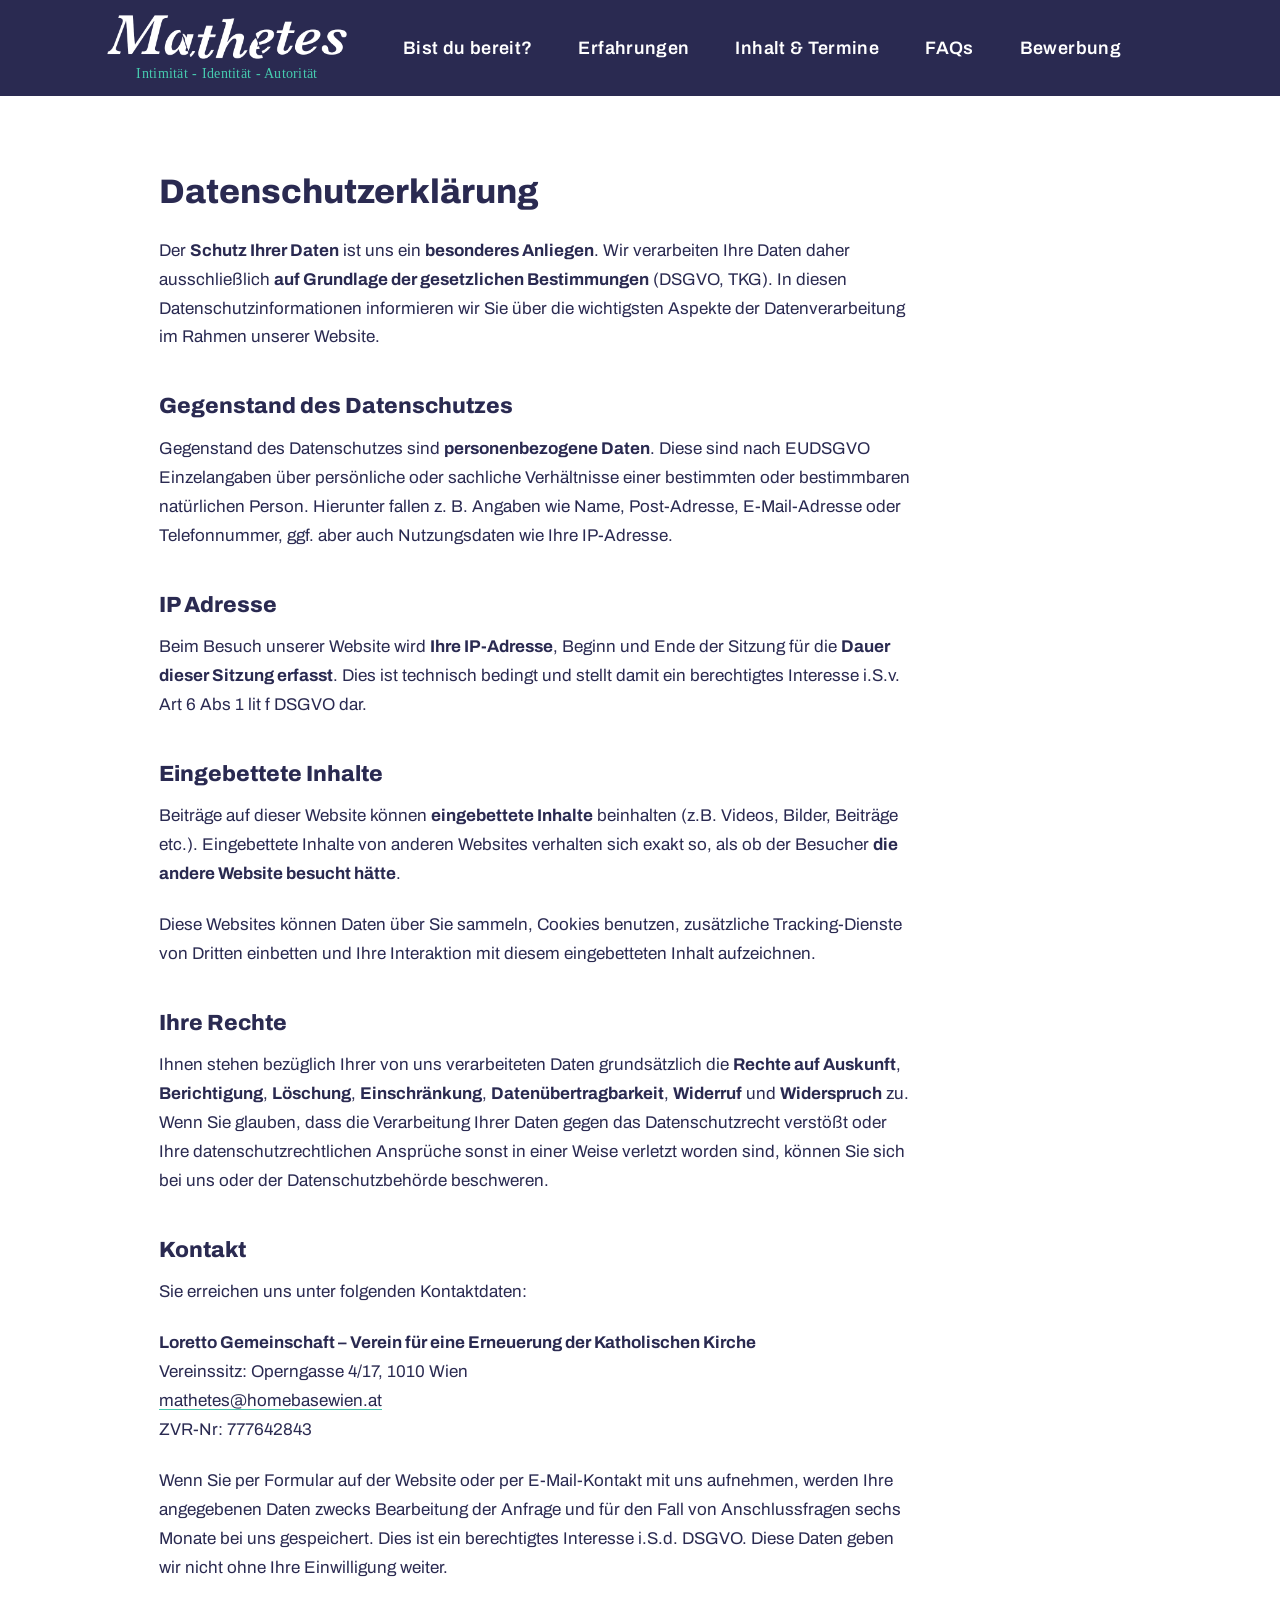
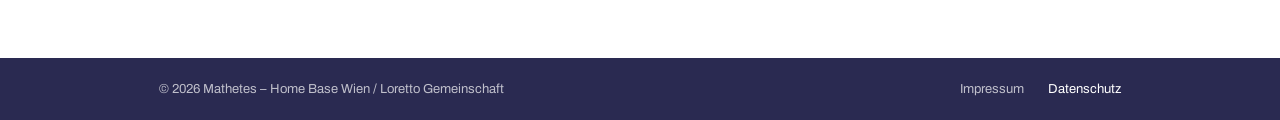
==== commit 40ed49ef: "Header: wordmark-only logo with the tagline set in Tinos Replace the logo image (which had "Intimitä" ====
--- a/datenschutz.html
+++ b/datenschutz.html
@@ -15,7 +15,8 @@
 <header class="site-header">
   <div class="site-header__inner container">
     <a class="site-header__logo" href="index.html" aria-label="Mathetes – zur Startseite">
-      <img src="assets/logo-white.png" alt="Mathetes" width="243" height="72">
+      <img src="assets/logo-wordmark.png" alt="Mathetes" width="778" height="142">
+      <span class="site-header__tagline">Intimität - Identität - Autorität</span>
     </a>
     <button class="nav-toggle" type="button" aria-expanded="false" aria-controls="site-nav" aria-label="Menü öffnen">
       <span class="nav-toggle__bar"></span>
--- a/css/styles.css
+++ b/css/styles.css
@@ -23,6 +23,42 @@
   unicode-range: U+0000-00FF, U+0131, U+0152-0153, U+02BB-02BC, U+02C6, U+02DA, U+02DC, U+0304, U+0308, U+0329, U+2000-206F, U+20AC, U+2122, U+2191, U+2193, U+2212, U+2215, U+FEFF, U+FFFD;
 }
 
+/* Tinos (same letter widths as Times New Roman) for the early-bird badge,
+   self-hosted so the curved lettering fits on every device – Android has no
+   Times New Roman and its default serif is too wide. Also used upright for
+   the header tagline. Subset to Latin plus German letters; licence in
+   assets/fonts/Tinos-OFL.txt. The badge faces use "block" to keep the text
+   hidden for a moment rather than flash a wider fallback; the tagline face
+   uses "swap" so the header never shows a gap. */
+@font-face {
+  font-family: 'Tinos';
+  font-style: normal;
+  font-weight: 400;
+  font-display: swap;
+  src: url('../assets/fonts/tinos-400-normal.woff2') format('woff2');
+}
+@font-face {
+  font-family: 'Tinos';
+  font-style: italic;
+  font-weight: 400;
+  font-display: block;
+  src: url('../assets/fonts/tinos-400-italic.woff2') format('woff2');
+}
+@font-face {
+  font-family: 'Tinos';
+  font-style: normal;
+  font-weight: 700;
+  font-display: block;
+  src: url('../assets/fonts/tinos-700-normal.woff2') format('woff2');
+}
+@font-face {
+  font-family: 'Tinos';
+  font-style: italic;
+  font-weight: 700;
+  font-display: block;
+  src: url('../assets/fonts/tinos-700-italic.woff2') format('woff2');
+}
+
 :root {
   --navy: #2a2a51;
   --green: #46cbaf;
@@ -125,8 +161,27 @@
   padding-left: 32px;
 }
 
-.site-header__logo { flex: none; }
-.site-header__logo img { height: 72px; width: auto; max-width: none; }
+.site-header__logo {
+  --logo-w: 240px;
+  flex: none;
+  display: flex;
+  flex-direction: column;
+  align-items: center;
+  width: var(--logo-w);
+  text-decoration: none;
+}
+.site-header__logo img { width: 100%; height: auto; max-width: none; }
+
+/* Tagline under the wordmark, sized with it */
+.site-header__tagline {
+  margin-top: calc(var(--logo-w) * 0.035);
+  font-family: 'Tinos', 'Times New Roman', Times, serif;
+  font-size: max(10.5px, calc(var(--logo-w) * 0.058));
+  line-height: 1;
+  letter-spacing: 0.02em;
+  white-space: nowrap;
+  color: var(--green);
+}
 
 .site-nav {
   display: flex;
@@ -575,7 +630,7 @@
 }
 .key-facts__badge svg { width: 100%; height: 100%; overflow: visible; }
 .key-facts__badge text {
-  font-family: 'Times New Roman', Times, serif;
+  font-family: 'Tinos', 'Times New Roman', Times, serif;
   fill: var(--navy);
 }
 .key-facts__badge-arc { font-size: 44px; font-style: italic; font-weight: 700; letter-spacing: 0.5px; }
@@ -738,8 +793,6 @@
   width: 63.33%;
   height: auto;
 }
-.team-member__figure--marion img { top: 21.03%; width: 55%; }
-.team-member__figure--doris img { top: 13.1%; }
 
 .team-member__name {
   font-weight: 700;
@@ -812,7 +865,7 @@
 
 @media (max-width: 1100px) {
   .site-header__inner { padding-right: 32px; }
-  .site-header__logo img { height: 60px; }
+  .site-header__logo { --logo-w: 200px; }
   .site-nav { margin-left: 32px; gap: 16px; }
 }
 
@@ -824,7 +877,7 @@
   :root { --gutter: 40px; }
 
   .site-header__inner { padding-left: 24px; padding-right: var(--gutter); height: 80px; }
-  .site-header__logo img { height: 58px; }
+  .site-header__logo { --logo-w: 192px; }
 
   .nav-toggle { display: block; }
 
@@ -880,7 +933,7 @@
   :root { --gutter: 20px; }
 
   .site-header__inner { padding-left: var(--gutter); height: 72px; }
-  .site-header__logo img { height: 50px; }
+  .site-header__logo { --logo-w: 166px; }
 
   .section { padding-top: 56px; padding-bottom: 56px; }
   .testimonials { padding-top: 56px; padding-bottom: 64px; }
